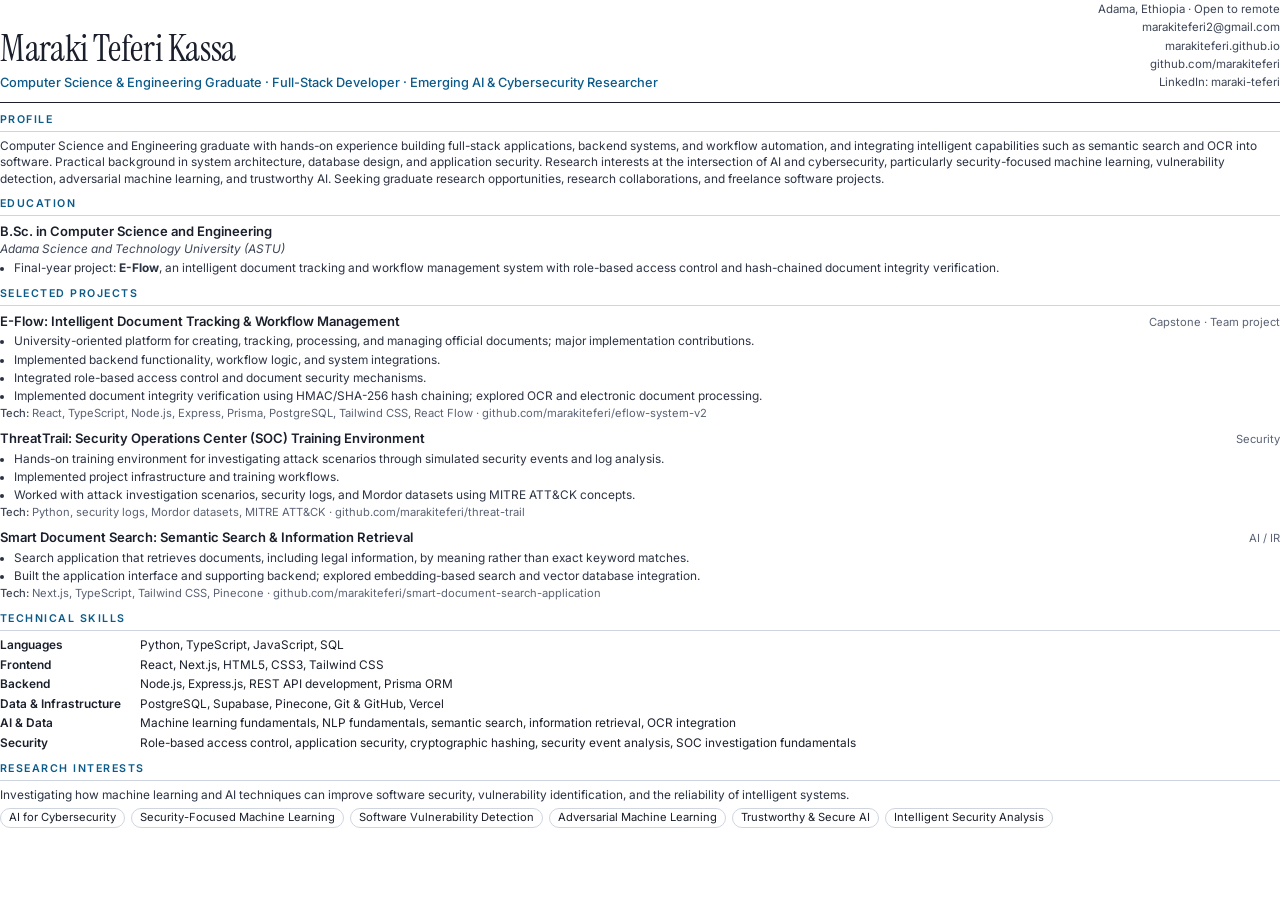
==== cv/cv.html @ f0dc76bb "Add CV and merge search projects into Smart Document Search Co-Authored-By: Claude Opus 5.5 <noreply" ====
<!doctype html>
<html lang="en">
<head>
<meta charset="utf-8">
<title>Maraki Teferi Kassa · CV</title>
<link href="https://fonts.googleapis.com/css2?family=Instrument+Serif&family=Inter:wght@400;500;600&display=swap" rel="stylesheet">
<style>
  @page { size: A4; margin: 11mm 14mm; }
  * { box-sizing: border-box; margin: 0; padding: 0; }
  body { font-family: Inter, Arial, sans-serif; font-size: 8.9pt; line-height: 1.4; color: #1a1f2b; }
  a { color: inherit; text-decoration: none; }
  header { display: flex; justify-content: space-between; align-items: flex-end; gap: 16px; padding-bottom: 10px; border-bottom: 1.5px solid #1a1f2b; }
  h1 { font-family: "Instrument Serif", Georgia, serif; font-weight: 400; font-size: 28pt; line-height: 1; letter-spacing: -.01em; }
  .headline { margin-top: 6px; font-weight: 500; color: #0b5a8a; font-size: 9.6pt; }
  .contact { white-space: nowrap; text-align: right; font-size: 8.6pt; color: #3d4556; line-height: 1.6; }
  section { margin-top: 10px; }
  h2 { font-size: 8pt; font-weight: 600; text-transform: uppercase; letter-spacing: .14em; color: #0b5a8a; margin-bottom: 6px; padding-bottom: 3px; border-bottom: .6px solid #cfd5df; }
  p { color: #2b3242; }
  .row { display: flex; justify-content: space-between; gap: 12px; align-items: baseline; }
  .title { font-weight: 600; font-size: 9.8pt; }
  .meta { font-size: 8.4pt; color: #5a6274; white-space: nowrap; }
  .sub { font-style: italic; color: #3d4556; }
  ul { padding-left: 14px; margin-top: 3px; }
  li { margin-bottom: 1.5px; color: #2b3242; }
  .item { margin-bottom: 7px; break-inside: avoid; }
  .tech { font-size: 8.4pt; color: #5a6274; margin-top: 2px; }
  .tech b { font-weight: 500; color: #3d4556; }
  .skills { display: grid; grid-template-columns: 140px 1fr; row-gap: 3px; }
  .skills dt { font-weight: 600; }
  .interests { display: flex; flex-wrap: wrap; gap: 4px 6px; margin-top: 5px; }
  .interests span { border: .6px solid #cfd5df; border-radius: 10px; padding: 1px 8px; font-size: 8.4pt; }
</style>
</head>
<body>
  <header>
    <div>
      <h1>Maraki Teferi Kassa</h1>
      <p class="headline">Computer Science &amp; Engineering Graduate · Full-Stack Developer · Emerging AI &amp; Cybersecurity Researcher</p>
    </div>
    <div class="contact">
      Adama, Ethiopia · Open to remote<br>
      <a href="mailto:marakiteferi2@gmail.com">marakiteferi2@gmail.com</a><br>
      <a href="https://marakiteferi.github.io">marakiteferi.github.io</a><br>
      <a href="https://github.com/marakiteferi">github.com/marakiteferi</a><br>
      <a href="https://www.linkedin.com/in/maraki-teferi-4bb73a374/">LinkedIn: maraki-teferi</a>
    </div>
  </header>

  <section>
    <h2>Profile</h2>
    <p>Computer Science and Engineering graduate with hands-on experience building full-stack applications, backend systems, and workflow automation, and integrating intelligent capabilities such as semantic search and OCR into software. Practical background in system architecture, database design, and application security. Research interests at the intersection of AI and cybersecurity, particularly security-focused machine learning, vulnerability detection, adversarial machine learning, and trustworthy AI. Seeking graduate research opportunities, research collaborations, and freelance software projects.</p>
  </section>

  <section>
    <h2>Education</h2>
    <div class="item">
      <div class="row"><span class="title">B.Sc. in Computer Science and Engineering</span></div>
      <p class="sub">Adama Science and Technology University (ASTU)</p>
      <ul><li>Final-year project: <b>E-Flow</b>, an intelligent document tracking and workflow management system with role-based access control and hash-chained document integrity verification.</li></ul>
    </div>
  </section>

  <section>
    <h2>Selected Projects</h2>
    <div class="item">
      <div class="row"><span class="title">E-Flow: Intelligent Document Tracking &amp; Workflow Management</span><span class="meta">Capstone · Team project</span></div>
      <ul>
        <li>University-oriented platform for creating, tracking, processing, and managing official documents; major implementation contributions.</li>
        <li>Implemented backend functionality, workflow logic, and system integrations.</li>
        <li>Integrated role-based access control and document security mechanisms.</li>
        <li>Implemented document integrity verification using HMAC/SHA-256 hash chaining; explored OCR and electronic document processing.</li>
      </ul>
      <p class="tech"><b>Tech:</b> React, TypeScript, Node.js, Express, Prisma, PostgreSQL, Tailwind CSS, React Flow · github.com/marakiteferi/eflow-system-v2</p>
    </div>
    <div class="item">
      <div class="row"><span class="title">ThreatTrail: Security Operations Center (SOC) Training Environment</span><span class="meta">Security</span></div>
      <ul>
        <li>Hands-on training environment for investigating attack scenarios through simulated security events and log analysis.</li>
        <li>Implemented project infrastructure and training workflows.</li>
        <li>Worked with attack investigation scenarios, security logs, and Mordor datasets using MITRE ATT&amp;CK concepts.</li>
      </ul>
      <p class="tech"><b>Tech:</b> Python, security logs, Mordor datasets, MITRE ATT&amp;CK · github.com/marakiteferi/threat-trail</p>
    </div>
    <div class="item">
      <div class="row"><span class="title">Smart Document Search: Semantic Search &amp; Information Retrieval</span><span class="meta">AI / IR</span></div>
      <ul>
        <li>Search application that retrieves documents, including legal information, by meaning rather than exact keyword matches.</li>
        <li>Built the application interface and supporting backend; explored embedding-based search and vector database integration.</li>
      </ul>
      <p class="tech"><b>Tech:</b> Next.js, TypeScript, Tailwind CSS, Pinecone · github.com/marakiteferi/smart-document-search-application</p>
    </div>
  </section>

  <section>
    <h2>Technical Skills</h2>
    <dl class="skills">
      <dt>Languages</dt><dd>Python, TypeScript, JavaScript, SQL</dd>
      <dt>Frontend</dt><dd>React, Next.js, HTML5, CSS3, Tailwind CSS</dd>
      <dt>Backend</dt><dd>Node.js, Express.js, REST API development, Prisma ORM</dd>
      <dt>Data &amp; Infrastructure</dt><dd>PostgreSQL, Supabase, Pinecone, Git &amp; GitHub, Vercel</dd>
      <dt>AI &amp; Data</dt><dd>Machine learning fundamentals, NLP fundamentals, semantic search, information retrieval, OCR integration</dd>
      <dt>Security</dt><dd>Role-based access control, application security, cryptographic hashing, security event analysis, SOC investigation fundamentals</dd>
    </dl>
  </section>

  <section>
    <h2>Research Interests</h2>
    <p>Investigating how machine learning and AI techniques can improve software security, vulnerability identification, and the reliability of intelligent systems.</p>
    <div class="interests">
      <span>AI for Cybersecurity</span><span>Security-Focused Machine Learning</span><span>Software Vulnerability Detection</span>
      <span>Adversarial Machine Learning</span><span>Trustworthy &amp; Secure AI</span><span>Intelligent Security Analysis</span>
    </div>
  </section>
</body>
</html>
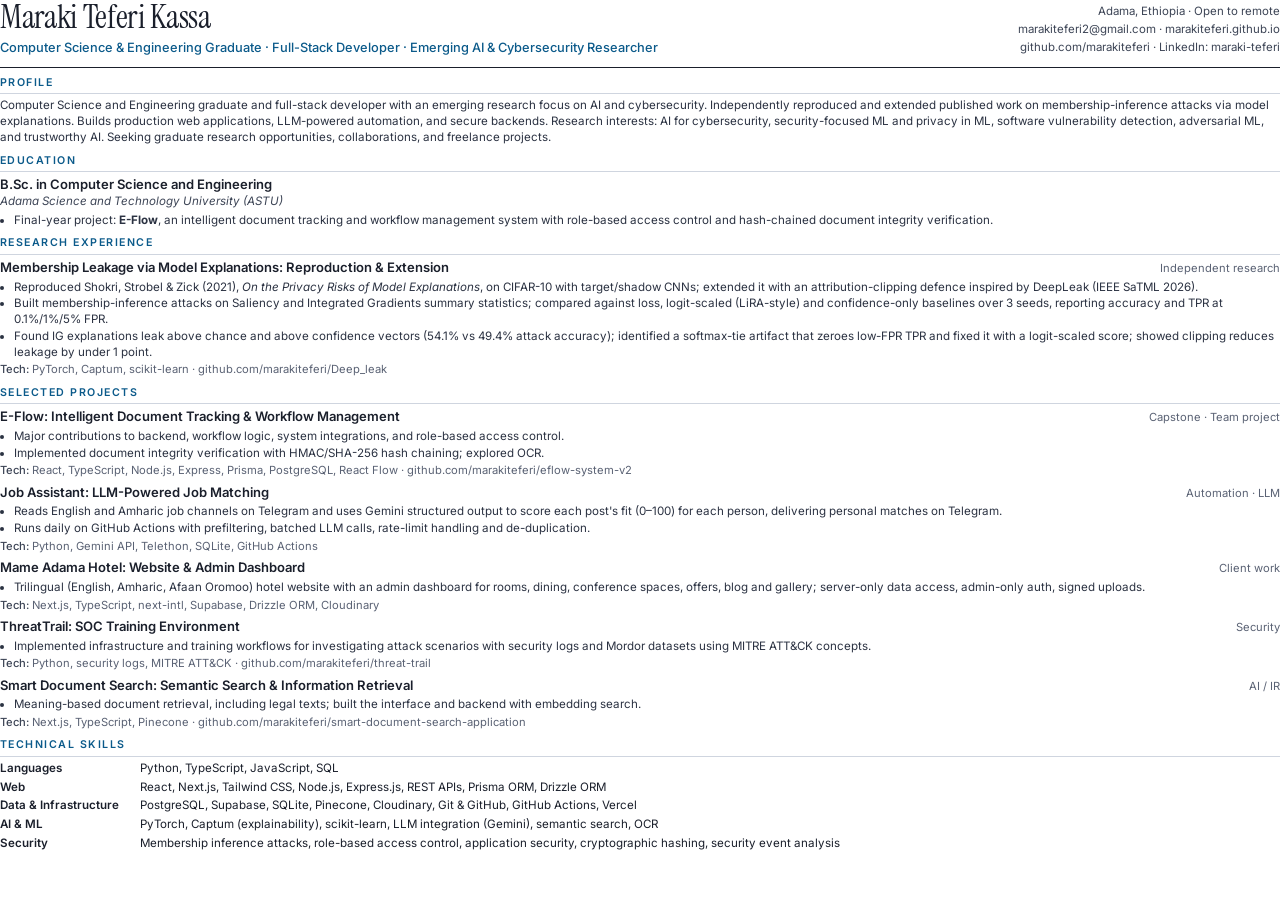
==== commit 3e44583f: "Add DeepLeak research, Job Assistant and Mame Adama Hotel Co-Authored-By: Claude Opus 5.5 <noreply@a" ====
--- a/cv/cv.html
+++ b/cv/cv.html
@@ -5,24 +5,24 @@
 <title>Maraki Teferi Kassa · CV</title>
 <link href="https://fonts.googleapis.com/css2?family=Instrument+Serif&family=Inter:wght@400;500;600&display=swap" rel="stylesheet">
 <style>
-  @page { size: A4; margin: 11mm 14mm; }
+  @page { size: A4; margin: 9mm 13mm; }
   * { box-sizing: border-box; margin: 0; padding: 0; }
-  body { font-family: Inter, Arial, sans-serif; font-size: 8.9pt; line-height: 1.4; color: #1a1f2b; }
+  body { font-family: Inter, Arial, sans-serif; font-size: 8.7pt; line-height: 1.36; color: #1a1f2b; }
   a { color: inherit; text-decoration: none; }
   header { display: flex; justify-content: space-between; align-items: flex-end; gap: 16px; padding-bottom: 10px; border-bottom: 1.5px solid #1a1f2b; }
-  h1 { font-family: "Instrument Serif", Georgia, serif; font-weight: 400; font-size: 28pt; line-height: 1; letter-spacing: -.01em; }
+  h1 { font-family: "Instrument Serif", Georgia, serif; font-weight: 400; font-size: 25pt; line-height: 1; letter-spacing: -.01em; }
   .headline { margin-top: 6px; font-weight: 500; color: #0b5a8a; font-size: 9.6pt; }
   .contact { white-space: nowrap; text-align: right; font-size: 8.6pt; color: #3d4556; line-height: 1.6; }
-  section { margin-top: 10px; }
-  h2 { font-size: 8pt; font-weight: 600; text-transform: uppercase; letter-spacing: .14em; color: #0b5a8a; margin-bottom: 6px; padding-bottom: 3px; border-bottom: .6px solid #cfd5df; }
+  section { margin-top: 8px; }
+  h2 { font-size: 8pt; font-weight: 600; text-transform: uppercase; letter-spacing: .14em; color: #0b5a8a; margin-bottom: 4px; padding-bottom: 3px; border-bottom: .6px solid #cfd5df; }
   p { color: #2b3242; }
   .row { display: flex; justify-content: space-between; gap: 12px; align-items: baseline; }
   .title { font-weight: 600; font-size: 9.8pt; }
   .meta { font-size: 8.4pt; color: #5a6274; white-space: nowrap; }
   .sub { font-style: italic; color: #3d4556; }
   ul { padding-left: 14px; margin-top: 3px; }
-  li { margin-bottom: 1.5px; color: #2b3242; }
-  .item { margin-bottom: 7px; break-inside: avoid; }
+  li { margin-bottom: 1px; color: #2b3242; }
+  .item { margin-bottom: 5px; break-inside: avoid; }
   .tech { font-size: 8.4pt; color: #5a6274; margin-top: 2px; }
   .tech b { font-weight: 500; color: #3d4556; }
   .skills { display: grid; grid-template-columns: 140px 1fr; row-gap: 3px; }
@@ -39,16 +39,14 @@
     </div>
     <div class="contact">
       Adama, Ethiopia · Open to remote<br>
-      <a href="mailto:marakiteferi2@gmail.com">marakiteferi2@gmail.com</a><br>
-      <a href="https://marakiteferi.github.io">marakiteferi.github.io</a><br>
-      <a href="https://github.com/marakiteferi">github.com/marakiteferi</a><br>
-      <a href="https://www.linkedin.com/in/maraki-teferi-4bb73a374/">LinkedIn: maraki-teferi</a>
+      <a href="mailto:marakiteferi2@gmail.com">marakiteferi2@gmail.com</a> · <a href="https://marakiteferi.github.io">marakiteferi.github.io</a><br>
+      <a href="https://github.com/marakiteferi">github.com/marakiteferi</a> · <a href="https://www.linkedin.com/in/maraki-teferi-4bb73a374/">LinkedIn: maraki-teferi</a>
     </div>
   </header>
 
   <section>
     <h2>Profile</h2>
-    <p>Computer Science and Engineering graduate with hands-on experience building full-stack applications, backend systems, and workflow automation, and integrating intelligent capabilities such as semantic search and OCR into software. Practical background in system architecture, database design, and application security. Research interests at the intersection of AI and cybersecurity, particularly security-focused machine learning, vulnerability detection, adversarial machine learning, and trustworthy AI. Seeking graduate research opportunities, research collaborations, and freelance software projects.</p>
+    <p>Computer Science and Engineering graduate and full-stack developer with an emerging research focus on AI and cybersecurity. Independently reproduced and extended published work on membership-inference attacks via model explanations. Builds production web applications, LLM-powered automation, and secure backends. Research interests: AI for cybersecurity, security-focused ML and privacy in ML, software vulnerability detection, adversarial ML, and trustworthy AI. Seeking graduate research opportunities, collaborations, and freelance projects.</p>
   </section>
 
   <section>
@@ -61,33 +59,56 @@
   </section>
 
   <section>
+    <h2>Research Experience</h2>
+    <div class="item">
+      <div class="row"><span class="title">Membership Leakage via Model Explanations: Reproduction &amp; Extension</span><span class="meta">Independent research</span></div>
+      <ul>
+        <li>Reproduced Shokri, Strobel &amp; Zick (2021), <i>On the Privacy Risks of Model Explanations</i>, on CIFAR-10 with target/shadow CNNs; extended it with an attribution-clipping defence inspired by DeepLeak (IEEE SaTML 2026).</li>
+        <li>Built membership-inference attacks on Saliency and Integrated Gradients summary statistics; compared against loss, logit-scaled (LiRA-style) and confidence-only baselines over 3 seeds, reporting accuracy and TPR at 0.1%/1%/5% FPR.</li>
+        <li>Found IG explanations leak above chance and above confidence vectors (54.1% vs 49.4% attack accuracy); identified a softmax-tie artifact that zeroes low-FPR TPR and fixed it with a logit-scaled score; showed clipping reduces leakage by under 1 point.</li>
+      </ul>
+      <p class="tech"><b>Tech:</b> PyTorch, Captum, scikit-learn · github.com/marakiteferi/Deep_leak</p>
+    </div>
+  </section>
+
+  <section>
     <h2>Selected Projects</h2>
     <div class="item">
       <div class="row"><span class="title">E-Flow: Intelligent Document Tracking &amp; Workflow Management</span><span class="meta">Capstone · Team project</span></div>
       <ul>
-        <li>University-oriented platform for creating, tracking, processing, and managing official documents; major implementation contributions.</li>
-        <li>Implemented backend functionality, workflow logic, and system integrations.</li>
-        <li>Integrated role-based access control and document security mechanisms.</li>
-        <li>Implemented document integrity verification using HMAC/SHA-256 hash chaining; explored OCR and electronic document processing.</li>
+        <li>Major contributions to backend, workflow logic, system integrations, and role-based access control.</li>
+        <li>Implemented document integrity verification with HMAC/SHA-256 hash chaining; explored OCR.</li>
       </ul>
-      <p class="tech"><b>Tech:</b> React, TypeScript, Node.js, Express, Prisma, PostgreSQL, Tailwind CSS, React Flow · github.com/marakiteferi/eflow-system-v2</p>
+      <p class="tech"><b>Tech:</b> React, TypeScript, Node.js, Express, Prisma, PostgreSQL, React Flow · github.com/marakiteferi/eflow-system-v2</p>
     </div>
     <div class="item">
-      <div class="row"><span class="title">ThreatTrail: Security Operations Center (SOC) Training Environment</span><span class="meta">Security</span></div>
+      <div class="row"><span class="title">Job Assistant: LLM-Powered Job Matching</span><span class="meta">Automation · LLM</span></div>
       <ul>
-        <li>Hands-on training environment for investigating attack scenarios through simulated security events and log analysis.</li>
-        <li>Implemented project infrastructure and training workflows.</li>
-        <li>Worked with attack investigation scenarios, security logs, and Mordor datasets using MITRE ATT&amp;CK concepts.</li>
+        <li>Reads English and Amharic job channels on Telegram and uses Gemini structured output to score each post's fit (0–100) for each person, delivering personal matches on Telegram.</li>
+        <li>Runs daily on GitHub Actions with prefiltering, batched LLM calls, rate-limit handling and de-duplication.</li>
       </ul>
-      <p class="tech"><b>Tech:</b> Python, security logs, Mordor datasets, MITRE ATT&amp;CK · github.com/marakiteferi/threat-trail</p>
+      <p class="tech"><b>Tech:</b> Python, Gemini API, Telethon, SQLite, GitHub Actions</p>
+    </div>
+    <div class="item">
+      <div class="row"><span class="title">Mame Adama Hotel: Website &amp; Admin Dashboard</span><span class="meta">Client work</span></div>
+      <ul>
+        <li>Trilingual (English, Amharic, Afaan Oromoo) hotel website with an admin dashboard for rooms, dining, conference spaces, offers, blog and gallery; server-only data access, admin-only auth, signed uploads.</li>
+      </ul>
+      <p class="tech"><b>Tech:</b> Next.js, TypeScript, next-intl, Supabase, Drizzle ORM, Cloudinary</p>
+    </div>
+    <div class="item">
+      <div class="row"><span class="title">ThreatTrail: SOC Training Environment</span><span class="meta">Security</span></div>
+      <ul>
+        <li>Implemented infrastructure and training workflows for investigating attack scenarios with security logs and Mordor datasets using MITRE ATT&amp;CK concepts.</li>
+      </ul>
+      <p class="tech"><b>Tech:</b> Python, security logs, MITRE ATT&amp;CK · github.com/marakiteferi/threat-trail</p>
     </div>
     <div class="item">
       <div class="row"><span class="title">Smart Document Search: Semantic Search &amp; Information Retrieval</span><span class="meta">AI / IR</span></div>
       <ul>
-        <li>Search application that retrieves documents, including legal information, by meaning rather than exact keyword matches.</li>
-        <li>Built the application interface and supporting backend; explored embedding-based search and vector database integration.</li>
+        <li>Meaning-based document retrieval, including legal texts; built the interface and backend with embedding search.</li>
       </ul>
-      <p class="tech"><b>Tech:</b> Next.js, TypeScript, Tailwind CSS, Pinecone · github.com/marakiteferi/smart-document-search-application</p>
+      <p class="tech"><b>Tech:</b> Next.js, TypeScript, Pinecone · github.com/marakiteferi/smart-document-search-application</p>
     </div>
   </section>
 
@@ -95,21 +116,11 @@
     <h2>Technical Skills</h2>
     <dl class="skills">
       <dt>Languages</dt><dd>Python, TypeScript, JavaScript, SQL</dd>
-      <dt>Frontend</dt><dd>React, Next.js, HTML5, CSS3, Tailwind CSS</dd>
-      <dt>Backend</dt><dd>Node.js, Express.js, REST API development, Prisma ORM</dd>
-      <dt>Data &amp; Infrastructure</dt><dd>PostgreSQL, Supabase, Pinecone, Git &amp; GitHub, Vercel</dd>
-      <dt>AI &amp; Data</dt><dd>Machine learning fundamentals, NLP fundamentals, semantic search, information retrieval, OCR integration</dd>
-      <dt>Security</dt><dd>Role-based access control, application security, cryptographic hashing, security event analysis, SOC investigation fundamentals</dd>
+      <dt>Web</dt><dd>React, Next.js, Tailwind CSS, Node.js, Express.js, REST APIs, Prisma ORM, Drizzle ORM</dd>
+      <dt>Data &amp; Infrastructure</dt><dd>PostgreSQL, Supabase, SQLite, Pinecone, Cloudinary, Git &amp; GitHub, GitHub Actions, Vercel</dd>
+      <dt>AI &amp; ML</dt><dd>PyTorch, Captum (explainability), scikit-learn, LLM integration (Gemini), semantic search, OCR</dd>
+      <dt>Security</dt><dd>Membership inference attacks, role-based access control, application security, cryptographic hashing, security event analysis</dd>
     </dl>
-  </section>
-
-  <section>
-    <h2>Research Interests</h2>
-    <p>Investigating how machine learning and AI techniques can improve software security, vulnerability identification, and the reliability of intelligent systems.</p>
-    <div class="interests">
-      <span>AI for Cybersecurity</span><span>Security-Focused Machine Learning</span><span>Software Vulnerability Detection</span>
-      <span>Adversarial Machine Learning</span><span>Trustworthy &amp; Secure AI</span><span>Intelligent Security Analysis</span>
-    </div>
   </section>
 </body>
 </html>
